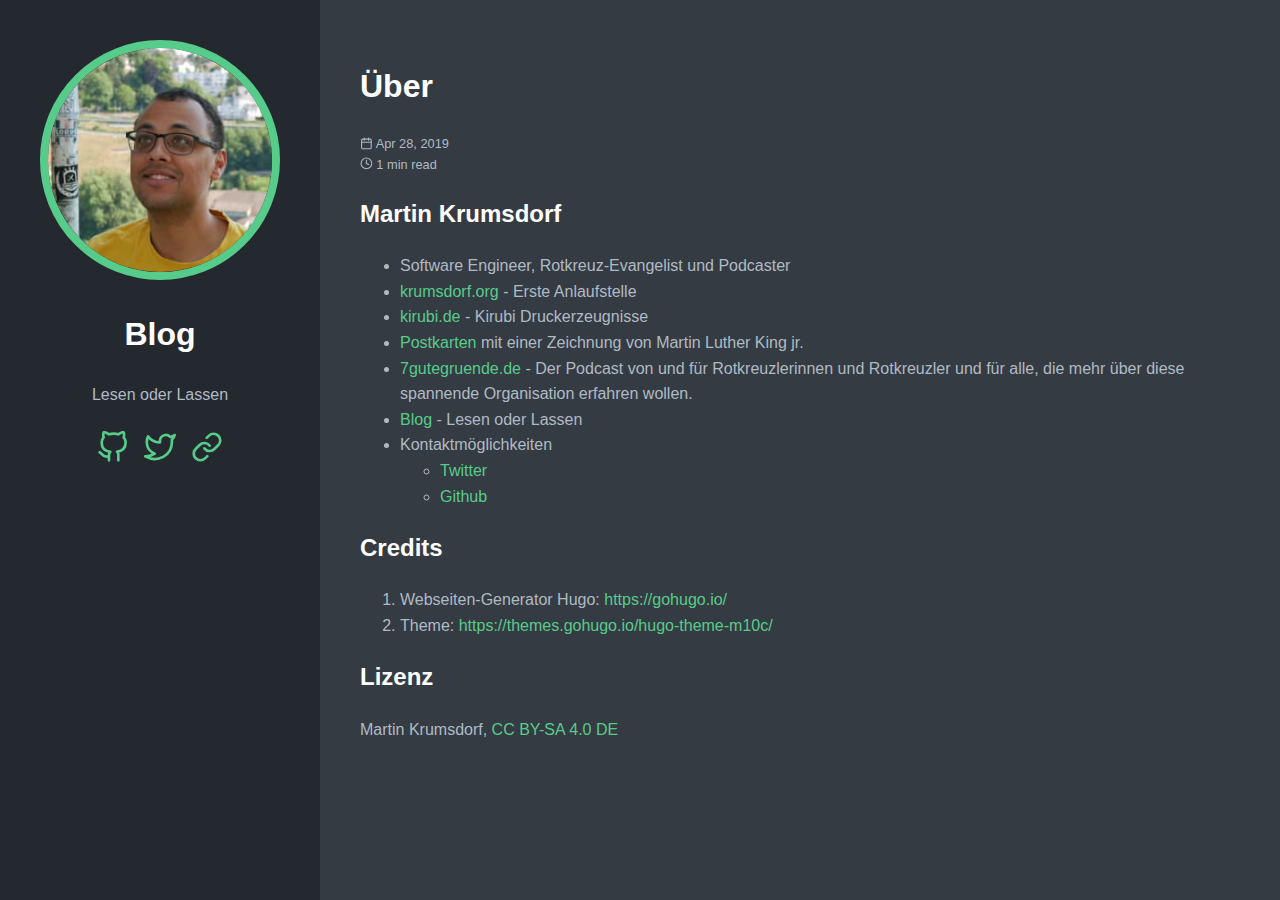
==== about/index.html @ 0003e75d "rebuilding site So 12. Mai 20:44:55 CEST 2019" ====
<!doctype html>
<html lang="de-de">
  <head>
    <title>Über // Blog</title>
    <meta charset="utf-8" />
    <meta name="generator" content="Hugo 0.55.5" />
    <meta name="viewport" content="width=device-width, initial-scale=1" />
    <meta name="author" content="Martin Krumsdorf" />
    <meta name="description" content="" />
    <link rel="stylesheet" href="/css/main.min.f90f5edd436ec7b74ad05479a05705770306911f721193e7845948fb07fe1335.css" />

    
    <meta name="twitter:card" content="summary"/>
<meta name="twitter:title" content="Über"/>
<meta name="twitter:description" content="Martin Krumsdorf  Software Engineer, Rotkreuz-Evangelist und Podcaster krumsdorf.org - Erste Anlaufstelle kirubi.de - Kirubi Druckerzeugnisse Postkarten mit einer Zeichnung von Martin Luther King jr. 7gutegruende.de - Der Podcast von und für Rotkreuzlerinnen und Rotkreuzler und für alle, die mehr über diese spannende Organisation erfahren wollen. Blog - Lesen oder Lassen Kontaktmöglichkeiten  Twitter Github    Credits  Webseiten-Generator Hugo: https://gohugo.io/ Theme: https://themes.gohugo.io/hugo-theme-m10c/  Lizenz Martin Krumsdorf, CC BY-SA 4."/>

    <meta property="og:title" content="Über" />
<meta property="og:description" content="Martin Krumsdorf  Software Engineer, Rotkreuz-Evangelist und Podcaster krumsdorf.org - Erste Anlaufstelle kirubi.de - Kirubi Druckerzeugnisse Postkarten mit einer Zeichnung von Martin Luther King jr. 7gutegruende.de - Der Podcast von und für Rotkreuzlerinnen und Rotkreuzler und für alle, die mehr über diese spannende Organisation erfahren wollen. Blog - Lesen oder Lassen Kontaktmöglichkeiten  Twitter Github    Credits  Webseiten-Generator Hugo: https://gohugo.io/ Theme: https://themes.gohugo.io/hugo-theme-m10c/  Lizenz Martin Krumsdorf, CC BY-SA 4." />
<meta property="og:type" content="article" />
<meta property="og:url" content="/about/" />
<meta property="article:published_time" content="2019-04-28T15:08:13&#43;02:00"/>
<meta property="article:modified_time" content="2019-04-28T15:08:13&#43;02:00"/><meta property="og:site_name" content="Blog" />


  </head>
  <body>
    <header class="app-header">
      <a href="/"><img class="app-header-avatar" src="/avatar.jpg" alt="Martin Krumsdorf" /></a>
      <h1>Blog</h1>
      <p>Lesen oder Lassen</p>
      <div class="app-header-social">
        
          <a target="_blank" href="https://github.com/089"><svg xmlns="http://www.w3.org/2000/svg" width="24" height="24" viewBox="0 0 24 24" fill="none" stroke="currentColor" stroke-width="2" stroke-linecap="round" stroke-linejoin="round" class="icon icon-github">
  <title>github</title>
  <path d="M9 19c-5 1.5-5-2.5-7-3m14 6v-3.87a3.37 3.37 0 0 0-.94-2.61c3.14-.35 6.44-1.54 6.44-7A5.44 5.44 0 0 0 20 4.77 5.07 5.07 0 0 0 19.91 1S18.73.65 16 2.48a13.38 13.38 0 0 0-7 0C6.27.65 5.09 1 5.09 1A5.07 5.07 0 0 0 5 4.77a5.44 5.44 0 0 0-1.5 3.78c0 5.42 3.3 6.61 6.44 7A3.37 3.37 0 0 0 9 18.13V22"></path>
</svg></a>
        
          <a target="_blank" href="https://twitter.com/martinobly"><svg xmlns="http://www.w3.org/2000/svg" width="24" height="24" viewBox="0 0 24 24" fill="none" stroke="currentColor" stroke-width="2" stroke-linecap="round" stroke-linejoin="round" class="icon icon-twitter">
  <title>twitter</title>
  <path d="M23 3a10.9 10.9 0 0 1-3.14 1.53 4.48 4.48 0 0 0-7.86 3v1A10.66 10.66 0 0 1 3 4s-4 9 5 13a11.64 11.64 0 0 1-7 2c9 5 20 0 20-11.5a4.5 4.5 0 0 0-.08-.83A7.72 7.72 0 0 0 23 3z"></path>
</svg></a>
        
          <a target="_blank" href="/about"><svg xmlns="http://www.w3.org/2000/svg" width="24" height="24" viewBox="0 0 24 24" fill="none" stroke="currentColor" stroke-width="2" stroke-linecap="round" stroke-linejoin="round" class="icon icon-link">
  <path d="M10 13a5 5 0 0 0 7.54.54l3-3a5 5 0 0 0-7.07-7.07l-1.72 1.71"></path>
  <path d="M14 11a5 5 0 0 0-7.54-.54l-3 3a5 5 0 0 0 7.07 7.07l1.71-1.71"></path>
</svg></a>
        
      </div>
    </header>
    <main class="app-container">
      
  <article class="post">
    <header class="post-header">
      <h1 class ="post-title">Über</h1>
      <div class="post-meta">
        <div>
          <svg xmlns="http://www.w3.org/2000/svg" width="24" height="24" viewBox="0 0 24 24" fill="none" stroke="currentColor" stroke-width="2" stroke-linecap="round" stroke-linejoin="round" class="icon icon-calendar">
  <title>calendar</title>
  <rect x="3" y="4" width="18" height="18" rx="2" ry="2"></rect><line x1="16" y1="2" x2="16" y2="6"></line><line x1="8" y1="2" x2="8" y2="6"></line><line x1="3" y1="10" x2="21" y2="10"></line>
</svg>
          Apr 28, 2019
        </div>
        <div>
          <svg xmlns="http://www.w3.org/2000/svg" width="24" height="24" viewBox="0 0 24 24" fill="none" stroke="currentColor" stroke-width="2" stroke-linecap="round" stroke-linejoin="round" class="icon icon-clock">
  <title>clock</title>
  <circle cx="12" cy="12" r="10"></circle><polyline points="12 6 12 12 16 14"></polyline>
</svg>
          1 min read
        </div></div>
    </header>
    <div class="post-content">
      

<h2 id="martin-krumsdorf">Martin Krumsdorf</h2>

<ul>
<li>Software Engineer, Rotkreuz-Evangelist und Podcaster</li>
<li><a href="https://krumsdorf.org/" target="_blank">krumsdorf.org</a> - Erste Anlaufstelle</li>
<li><a href="https://kirubi.de/" target="_blank">kirubi.de</a> - Kirubi Druckerzeugnisse</li>
<li><a href="https://kirubi.de/shop/martin-luther-king/" target="_blank">Postkarten</a> mit einer Zeichnung von Martin Luther King jr.</li>
<li><a href="https://7gutegruende.de/" target="_blank">7gutegruende.de</a> - Der Podcast von und für Rotkreuzlerinnen und Rotkreuzler und für alle, die mehr über diese spannende Organisation erfahren wollen.</li>
<li><a href="https://089.github.io/" target="_blank">Blog</a> - Lesen oder Lassen</li>
<li>Kontaktmöglichkeiten

<ul>
<li><a href="https://twitter.com/Martinobly" target="_blank">Twitter</a></li>
<li><a href="https://github.com/089" target="_blank">Github</a>
<br /></li>
</ul></li>
</ul>

<h2 id="credits">Credits</h2>

<ol>
<li>Webseiten-Generator Hugo: <a href="https://gohugo.io/" target="_blank">https://gohugo.io/</a></li>
<li>Theme: <a href="https://themes.gohugo.io/hugo-theme-m10c/" target="_blank">https://themes.gohugo.io/hugo-theme-m10c/</a></li>
</ol>

<h2 id="lizenz">Lizenz</h2>

<p>Martin Krumsdorf, <a href="https://creativecommons.org/licenses/by-sa/4.0/deed.de" target="_blank">CC BY-SA 4.0 DE</a></p>

    </div>
    <div class="post-footer">
      
    </div>
  </article>

    </main>
  </body>
</html>
---- css/main.min.f90f5edd436ec7b74ad05479a05705770306911f721193e7845948fb07fe1335.css ----
*{box-sizing:border-box}html{line-height:1.6}body{margin:0;font-family:sans-serif;background:#353b43;color:#afbac4}h1,h2,h3,h4,h5,h6{color:#fff}a{color:#57cc8a;text-decoration:none}a:hover{color:#fff;transition:color .8s}pre{overflow:auto}.app-header{padding:2.5em;background:#242930;text-align:center}.app-header-avatar{max-width:15rem;max-height:15rem;border-radius:100%;border:.5rem solid #57cc8a}.app-container{padding:2.5rem}.app-header-social{font-size:2em;color:#fff}.app-header-social a{margin:0 .1em}@media(min-width:940px){.app-header{position:fixed;top:0;left:0;width:20rem;min-height:100vh}.app-container{max-width:65rem;margin-left:20rem}}.error-404{text-align:center}.error-404-title{text-transform:uppercase}.icon{display:block-inline;width:1em;height:1em;vertical-align:-.125em}.pagination{display:block;list-style:none;padding:0;font-size:.8em;text-align:center;margin:3em 0}.page-item{display:inline-block}.page-item .page-link{display:block;padding:.285em .8em}.page-item.active .page-link{color:#fff;border-radius:2em;background:#57cc8a}.post-title{color:#fff}.post-content pre{border-left:.4em solid rgba(87,204,138,.8);padding-left:1em}.post-meta{font-size:.8em}.posts-list{padding:0}.posts-list-item{list-style:none;border-bottom:1px dashed rgba(255,255,255,.3);padding:.4em 0}.posts-list-item-description{display:block;font-size:.8em}.tag{display:inline-block;margin-right:.2em;padding:0 .6em;font-size:.9em;border-radius:.2em;white-space:nowrap;background:rgba(255,255,255,.1);transition:background .8s}.tag:hover{background:rgba(255,255,255,.3)}
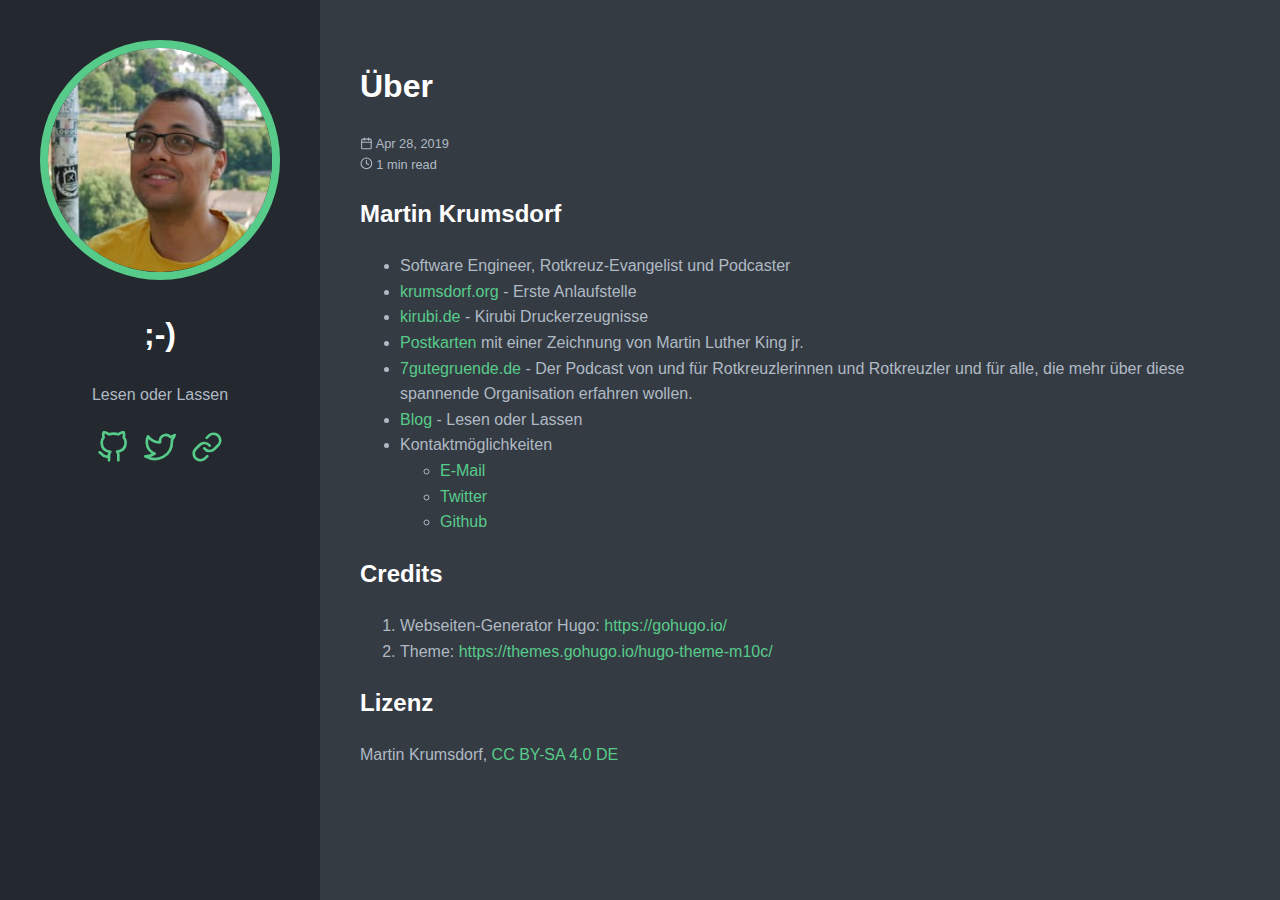
==== commit 7c164665: "rebuilding site Sa 27. Jul 18:15:04 CEST 2019" ====
--- a/about/index.html
+++ b/about/index.html
@@ -1,7 +1,7 @@
 <!doctype html>
 <html lang="de-de">
   <head>
-    <title>Über // Blog</title>
+    <title>Über // ;-)</title>
     <meta charset="utf-8" />
     <meta name="generator" content="Hugo 0.55.5" />
     <meta name="viewport" content="width=device-width, initial-scale=1" />
@@ -12,21 +12,21 @@
     
     <meta name="twitter:card" content="summary"/>
 <meta name="twitter:title" content="Über"/>
-<meta name="twitter:description" content="Martin Krumsdorf  Software Engineer, Rotkreuz-Evangelist und Podcaster krumsdorf.org - Erste Anlaufstelle kirubi.de - Kirubi Druckerzeugnisse Postkarten mit einer Zeichnung von Martin Luther King jr. 7gutegruende.de - Der Podcast von und für Rotkreuzlerinnen und Rotkreuzler und für alle, die mehr über diese spannende Organisation erfahren wollen. Blog - Lesen oder Lassen Kontaktmöglichkeiten  Twitter Github    Credits  Webseiten-Generator Hugo: https://gohugo.io/ Theme: https://themes.gohugo.io/hugo-theme-m10c/  Lizenz Martin Krumsdorf, CC BY-SA 4."/>
+<meta name="twitter:description" content="Martin Krumsdorf  Software Engineer, Rotkreuz-Evangelist und Podcaster krumsdorf.org - Erste Anlaufstelle kirubi.de - Kirubi Druckerzeugnisse Postkarten mit einer Zeichnung von Martin Luther King jr. 7gutegruende.de - Der Podcast von und für Rotkreuzlerinnen und Rotkreuzler und für alle, die mehr über diese spannende Organisation erfahren wollen. Blog - Lesen oder Lassen Kontaktmöglichkeiten  hidden with JavaScript Twitter Github   Credits  Webseiten-Generator Hugo: https://gohugo.io/ Theme: https://themes.gohugo.io/hugo-theme-m10c/  Lizenz Martin Krumsdorf, CC BY-SA 4."/>
 
     <meta property="og:title" content="Über" />
-<meta property="og:description" content="Martin Krumsdorf  Software Engineer, Rotkreuz-Evangelist und Podcaster krumsdorf.org - Erste Anlaufstelle kirubi.de - Kirubi Druckerzeugnisse Postkarten mit einer Zeichnung von Martin Luther King jr. 7gutegruende.de - Der Podcast von und für Rotkreuzlerinnen und Rotkreuzler und für alle, die mehr über diese spannende Organisation erfahren wollen. Blog - Lesen oder Lassen Kontaktmöglichkeiten  Twitter Github    Credits  Webseiten-Generator Hugo: https://gohugo.io/ Theme: https://themes.gohugo.io/hugo-theme-m10c/  Lizenz Martin Krumsdorf, CC BY-SA 4." />
+<meta property="og:description" content="Martin Krumsdorf  Software Engineer, Rotkreuz-Evangelist und Podcaster krumsdorf.org - Erste Anlaufstelle kirubi.de - Kirubi Druckerzeugnisse Postkarten mit einer Zeichnung von Martin Luther King jr. 7gutegruende.de - Der Podcast von und für Rotkreuzlerinnen und Rotkreuzler und für alle, die mehr über diese spannende Organisation erfahren wollen. Blog - Lesen oder Lassen Kontaktmöglichkeiten  hidden with JavaScript Twitter Github   Credits  Webseiten-Generator Hugo: https://gohugo.io/ Theme: https://themes.gohugo.io/hugo-theme-m10c/  Lizenz Martin Krumsdorf, CC BY-SA 4." />
 <meta property="og:type" content="article" />
 <meta property="og:url" content="/about/" />
 <meta property="article:published_time" content="2019-04-28T15:08:13&#43;02:00"/>
-<meta property="article:modified_time" content="2019-04-28T15:08:13&#43;02:00"/><meta property="og:site_name" content="Blog" />
+<meta property="article:modified_time" content="2019-04-28T15:08:13&#43;02:00"/><meta property="og:site_name" content=";-)" />
 
 
   </head>
   <body>
     <header class="app-header">
       <a href="/"><img class="app-header-avatar" src="/avatar.jpg" alt="Martin Krumsdorf" /></a>
-      <h1>Blog</h1>
+      <h1>;-)</h1>
       <p>Lesen oder Lassen</p>
       <div class="app-header-social">
         
@@ -83,9 +83,9 @@
 <li>Kontaktmöglichkeiten
 
 <ul>
+<li><a id="mail"><span id="print"><em>hidden with JavaScript</em></span></a></li>
 <li><a href="https://twitter.com/Martinobly" target="_blank">Twitter</a></li>
-<li><a href="https://github.com/089" target="_blank">Github</a>
-<br /></li>
+<li><a href="https://github.com/089" target="_blank">Github</a></li>
 </ul></li>
 </ul>
 
@@ -100,6 +100,20 @@
 
 <p>Martin Krumsdorf, <a href="https://creativecommons.org/licenses/by-sa/4.0/deed.de" target="_blank">CC BY-SA 4.0 DE</a></p>
 
+<script type="text/javascript">
+function insertContact() {
+  var c = ['o', 'a', 'k', '@', 'f', 'n', 't', 'u', 'd', 'r', 'm', 's', '.', 'g']
+  var t = c[2] + c[0] + c[5] + c[6] + c[1] + c[2] + c[6] + c[3] + c[2] + c[9] + c[7] + c[10] + c[11] + c[8] + c[0] + c[9] + c[4] + c[12] + c[0] + c[9] + c[13];
+  if(document.getElementById("print")) {
+    document.getElementById("print").innerHTML = 'E-Mail';
+  }
+  if(document.getElementById("mail")) {
+    document.getElementById("mail").href = "mailto:"+t;
+  }
+}
+window.onload = insertContact;
+</script>
+
     </div>
     <div class="post-footer">
       
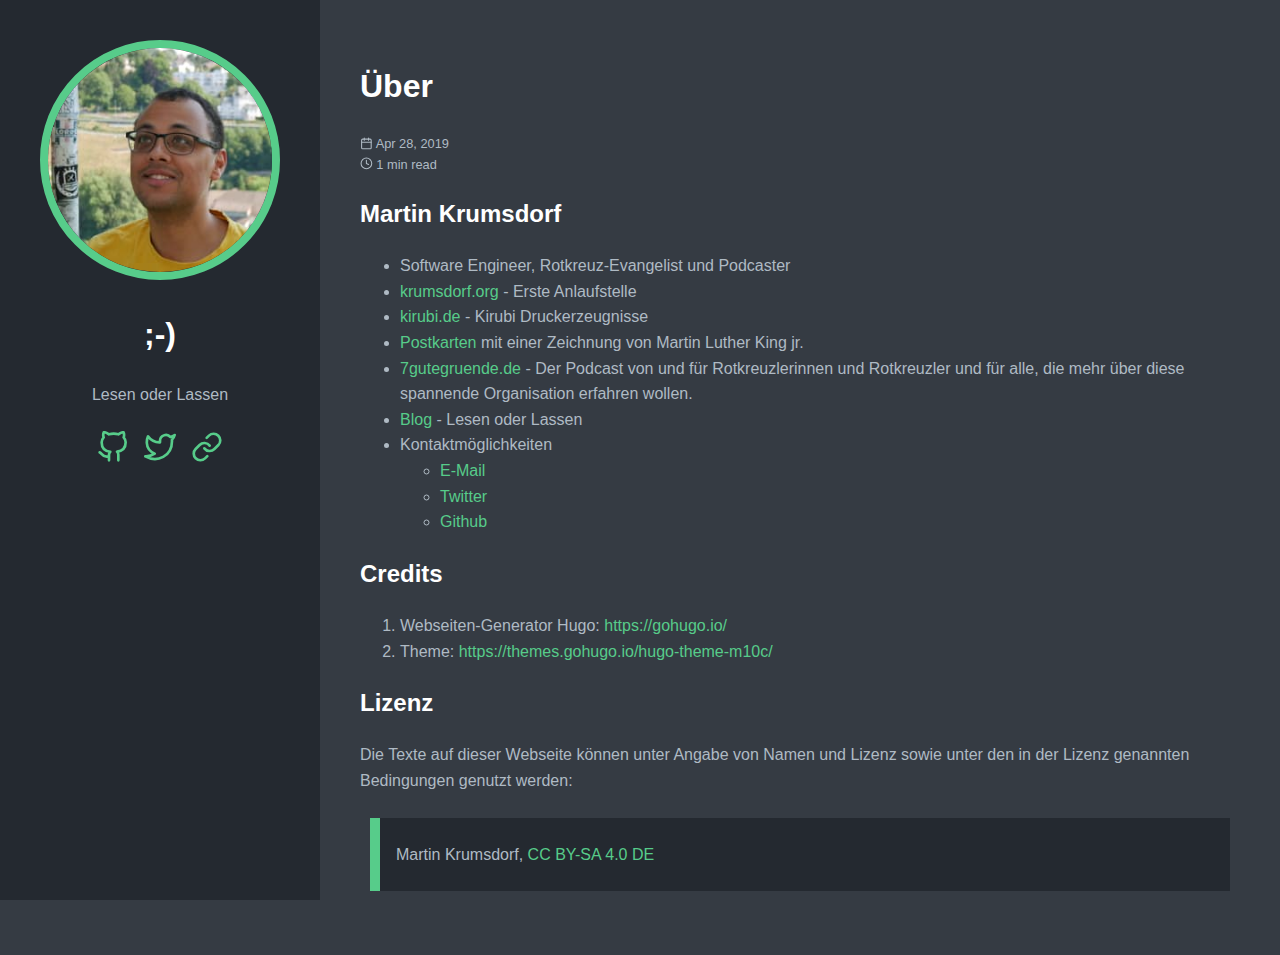
==== commit 74359b61: "rebuilding site Sa 27. Jul 20:20:47 CEST 2019" ====
--- a/about/index.html
+++ b/about/index.html
@@ -3,23 +3,23 @@
   <head>
     <title>Über // ;-)</title>
     <meta charset="utf-8" />
-    <meta name="generator" content="Hugo 0.55.5" />
+    <meta name="generator" content="Hugo 0.56.0" />
     <meta name="viewport" content="width=device-width, initial-scale=1" />
     <meta name="author" content="Martin Krumsdorf" />
     <meta name="description" content="" />
-    <link rel="stylesheet" href="/css/main.min.f90f5edd436ec7b74ad05479a05705770306911f721193e7845948fb07fe1335.css" />
+    <link rel="stylesheet" href="/css/main.min.7776be366ff7ebd48aff02d1ef45fa2ff8086310026109d21256c06fb1980b0e.css" />
 
     
     <meta name="twitter:card" content="summary"/>
 <meta name="twitter:title" content="Über"/>
-<meta name="twitter:description" content="Martin Krumsdorf  Software Engineer, Rotkreuz-Evangelist und Podcaster krumsdorf.org - Erste Anlaufstelle kirubi.de - Kirubi Druckerzeugnisse Postkarten mit einer Zeichnung von Martin Luther King jr. 7gutegruende.de - Der Podcast von und für Rotkreuzlerinnen und Rotkreuzler und für alle, die mehr über diese spannende Organisation erfahren wollen. Blog - Lesen oder Lassen Kontaktmöglichkeiten  hidden with JavaScript Twitter Github   Credits  Webseiten-Generator Hugo: https://gohugo.io/ Theme: https://themes.gohugo.io/hugo-theme-m10c/  Lizenz Martin Krumsdorf, CC BY-SA 4."/>
+<meta name="twitter:description" content="Martin Krumsdorf  Software Engineer, Rotkreuz-Evangelist und Podcaster krumsdorf.org - Erste Anlaufstelle kirubi.de - Kirubi Druckerzeugnisse Postkarten mit einer Zeichnung von Martin Luther King jr. 7gutegruende.de - Der Podcast von und für Rotkreuzlerinnen und Rotkreuzler und für alle, die mehr über diese spannende Organisation erfahren wollen. Blog - Lesen oder Lassen Kontaktmöglichkeiten  hidden with JavaScript Twitter Github   Credits  Webseiten-Generator Hugo: https://gohugo.io/ Theme: https://themes.gohugo.io/hugo-theme-m10c/  Lizenz Die Texte auf dieser Webseite können unter Angabe von Namen und Lizenz sowie unter den in der Lizenz genannten Bedingungen genutzt werden:"/>
 
     <meta property="og:title" content="Über" />
-<meta property="og:description" content="Martin Krumsdorf  Software Engineer, Rotkreuz-Evangelist und Podcaster krumsdorf.org - Erste Anlaufstelle kirubi.de - Kirubi Druckerzeugnisse Postkarten mit einer Zeichnung von Martin Luther King jr. 7gutegruende.de - Der Podcast von und für Rotkreuzlerinnen und Rotkreuzler und für alle, die mehr über diese spannende Organisation erfahren wollen. Blog - Lesen oder Lassen Kontaktmöglichkeiten  hidden with JavaScript Twitter Github   Credits  Webseiten-Generator Hugo: https://gohugo.io/ Theme: https://themes.gohugo.io/hugo-theme-m10c/  Lizenz Martin Krumsdorf, CC BY-SA 4." />
+<meta property="og:description" content="Martin Krumsdorf  Software Engineer, Rotkreuz-Evangelist und Podcaster krumsdorf.org - Erste Anlaufstelle kirubi.de - Kirubi Druckerzeugnisse Postkarten mit einer Zeichnung von Martin Luther King jr. 7gutegruende.de - Der Podcast von und für Rotkreuzlerinnen und Rotkreuzler und für alle, die mehr über diese spannende Organisation erfahren wollen. Blog - Lesen oder Lassen Kontaktmöglichkeiten  hidden with JavaScript Twitter Github   Credits  Webseiten-Generator Hugo: https://gohugo.io/ Theme: https://themes.gohugo.io/hugo-theme-m10c/  Lizenz Die Texte auf dieser Webseite können unter Angabe von Namen und Lizenz sowie unter den in der Lizenz genannten Bedingungen genutzt werden:" />
 <meta property="og:type" content="article" />
 <meta property="og:url" content="/about/" />
-<meta property="article:published_time" content="2019-04-28T15:08:13&#43;02:00"/>
-<meta property="article:modified_time" content="2019-04-28T15:08:13&#43;02:00"/><meta property="og:site_name" content=";-)" />
+<meta property="article:published_time" content="2019-04-28T15:08:13+02:00" />
+<meta property="article:modified_time" content="2019-04-28T15:08:13+02:00" /><meta property="og:site_name" content=";-)" />
 
 
   </head>
@@ -98,7 +98,11 @@
 
 <h2 id="lizenz">Lizenz</h2>
 
+<p>Die Texte auf dieser Webseite können unter Angabe von Namen und Lizenz sowie unter den in der Lizenz genannten Bedingungen genutzt werden:</p>
+
+<blockquote>
 <p>Martin Krumsdorf, <a href="https://creativecommons.org/licenses/by-sa/4.0/deed.de" target="_blank">CC BY-SA 4.0 DE</a></p>
+</blockquote>
 
 <script type="text/javascript">
 function insertContact() {
--- a/css/main.min.7776be366ff7ebd48aff02d1ef45fa2ff8086310026109d21256c06fb1980b0e.css
+++ b/css/main.min.7776be366ff7ebd48aff02d1ef45fa2ff8086310026109d21256c06fb1980b0e.css
@@ -0,0 +1 @@
+@charset "UTF-8";*{box-sizing:border-box}html{line-height:1.6}body{margin:0;font-family:sans-serif;background:#353b43;color:#afbac4}h1,h2,h3,h4,h5,h6{color:#fff}a{color:#57cc8a;text-decoration:none}a:hover{color:#fff;transition:color .8s}pre{overflow:auto}.app-header{padding:2.5em;background:#242930;text-align:center}.app-header-avatar{max-width:15rem;max-height:15rem;border-radius:100%;border:.5rem solid #57cc8a}.app-container{padding:2.5rem}.app-header-social{font-size:2em;color:#fff}.app-header-social a{margin:0 .1em}@media(min-width:940px){.app-header{position:fixed;top:0;left:0;width:20rem;min-height:100vh}.app-container{max-width:65rem;margin-left:20rem}}.error-404{text-align:center}.error-404-title{text-transform:uppercase}.icon{display:block-inline;width:1em;height:1em;vertical-align:-.125em}.pagination{display:block;list-style:none;padding:0;font-size:.8em;text-align:center;margin:3em 0}.page-item{display:inline-block}.page-item .page-link{display:block;padding:.285em .8em}.page-item.active .page-link{color:#fff;border-radius:2em;background:#57cc8a}.post-title{color:#fff}.post-content pre{border-left:.4em solid rgba(87,204,138,.8);padding-left:1em}.post-meta{font-size:.8em}.posts-list{padding:0}.posts-list-item{list-style:none;border-bottom:1px dashed rgba(255,255,255,.3);padding:.4em 0}.posts-list-item-description{display:block;font-size:.8em}.tag{display:inline-block;margin-right:.2em;padding:0 .6em;font-size:.9em;border-radius:.2em;white-space:nowrap;background:rgba(255,255,255,.1);transition:background .8s}.tag:hover{background:rgba(255,255,255,.3)}blockquote{background:#242930;border-left:10px solid #57cc8a;margin:1.5rem .625rem;padding:.5rem 1rem;quotes:"“" "”" "‘" "’"}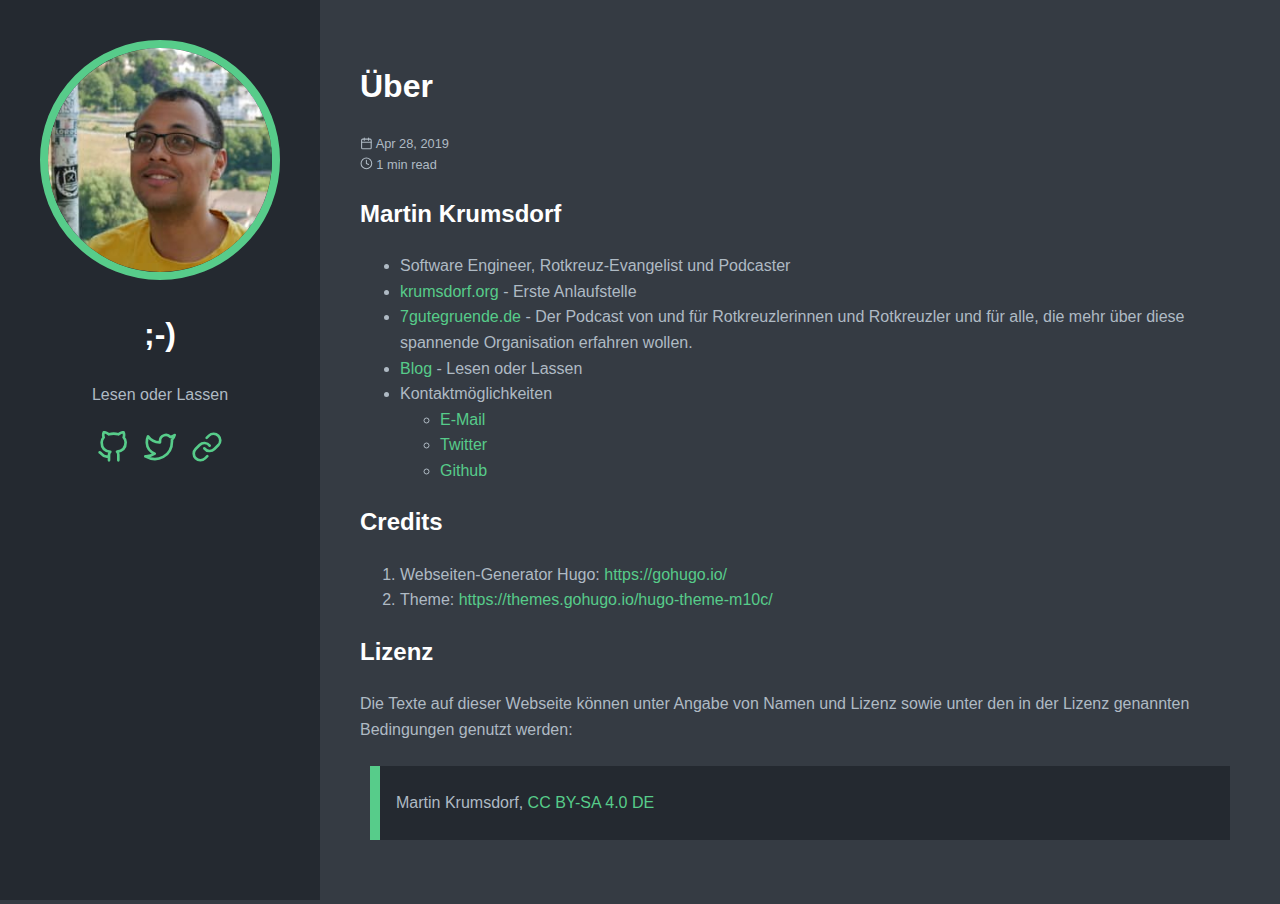
==== commit 54b3c81f: "rebuilding site Mo 25. Nov 16:42:00 CET 2019" ====
--- a/about/index.html
+++ b/about/index.html
@@ -3,19 +3,19 @@
   <head>
     <title>Über // ;-)</title>
     <meta charset="utf-8" />
-    <meta name="generator" content="Hugo 0.56.0" />
+    <meta name="generator" content="Hugo 0.59.1" />
     <meta name="viewport" content="width=device-width, initial-scale=1" />
     <meta name="author" content="Martin Krumsdorf" />
     <meta name="description" content="" />
-    <link rel="stylesheet" href="/css/main.min.7776be366ff7ebd48aff02d1ef45fa2ff8086310026109d21256c06fb1980b0e.css" />
+    <link rel="stylesheet" href="/css/main.min.97a216a90fd464eb8a9f46978488bdd1a1e18c39da787b4edc53a4e08d4c148c.css" />
 
     
     <meta name="twitter:card" content="summary"/>
 <meta name="twitter:title" content="Über"/>
-<meta name="twitter:description" content="Martin Krumsdorf  Software Engineer, Rotkreuz-Evangelist und Podcaster krumsdorf.org - Erste Anlaufstelle kirubi.de - Kirubi Druckerzeugnisse Postkarten mit einer Zeichnung von Martin Luther King jr. 7gutegruende.de - Der Podcast von und für Rotkreuzlerinnen und Rotkreuzler und für alle, die mehr über diese spannende Organisation erfahren wollen. Blog - Lesen oder Lassen Kontaktmöglichkeiten  hidden with JavaScript Twitter Github   Credits  Webseiten-Generator Hugo: https://gohugo.io/ Theme: https://themes.gohugo.io/hugo-theme-m10c/  Lizenz Die Texte auf dieser Webseite können unter Angabe von Namen und Lizenz sowie unter den in der Lizenz genannten Bedingungen genutzt werden:"/>
+<meta name="twitter:description" content="Martin Krumsdorf  Software Engineer, Rotkreuz-Evangelist und Podcaster krumsdorf.org - Erste Anlaufstelle 7gutegruende.de - Der Podcast von und für Rotkreuzlerinnen und Rotkreuzler und für alle, die mehr über diese spannende Organisation erfahren wollen. Blog - Lesen oder Lassen Kontaktmöglichkeiten  hidden with JavaScript Twitter Github   Credits  Webseiten-Generator Hugo: https://gohugo.io/ Theme: https://themes.gohugo.io/hugo-theme-m10c/  Lizenz Die Texte auf dieser Webseite können unter Angabe von Namen und Lizenz sowie unter den in der Lizenz genannten Bedingungen genutzt werden:"/>
 
     <meta property="og:title" content="Über" />
-<meta property="og:description" content="Martin Krumsdorf  Software Engineer, Rotkreuz-Evangelist und Podcaster krumsdorf.org - Erste Anlaufstelle kirubi.de - Kirubi Druckerzeugnisse Postkarten mit einer Zeichnung von Martin Luther King jr. 7gutegruende.de - Der Podcast von und für Rotkreuzlerinnen und Rotkreuzler und für alle, die mehr über diese spannende Organisation erfahren wollen. Blog - Lesen oder Lassen Kontaktmöglichkeiten  hidden with JavaScript Twitter Github   Credits  Webseiten-Generator Hugo: https://gohugo.io/ Theme: https://themes.gohugo.io/hugo-theme-m10c/  Lizenz Die Texte auf dieser Webseite können unter Angabe von Namen und Lizenz sowie unter den in der Lizenz genannten Bedingungen genutzt werden:" />
+<meta property="og:description" content="Martin Krumsdorf  Software Engineer, Rotkreuz-Evangelist und Podcaster krumsdorf.org - Erste Anlaufstelle 7gutegruende.de - Der Podcast von und für Rotkreuzlerinnen und Rotkreuzler und für alle, die mehr über diese spannende Organisation erfahren wollen. Blog - Lesen oder Lassen Kontaktmöglichkeiten  hidden with JavaScript Twitter Github   Credits  Webseiten-Generator Hugo: https://gohugo.io/ Theme: https://themes.gohugo.io/hugo-theme-m10c/  Lizenz Die Texte auf dieser Webseite können unter Angabe von Namen und Lizenz sowie unter den in der Lizenz genannten Bedingungen genutzt werden:" />
 <meta property="og:type" content="article" />
 <meta property="og:url" content="/about/" />
 <meta property="article:published_time" content="2019-04-28T15:08:13+02:00" />
@@ -76,8 +76,6 @@
 <ul>
 <li>Software Engineer, Rotkreuz-Evangelist und Podcaster</li>
 <li><a href="https://krumsdorf.org/" target="_blank">krumsdorf.org</a> - Erste Anlaufstelle</li>
-<li><a href="https://kirubi.de/" target="_blank">kirubi.de</a> - Kirubi Druckerzeugnisse</li>
-<li><a href="https://kirubi.de/shop/martin-luther-king/" target="_blank">Postkarten</a> mit einer Zeichnung von Martin Luther King jr.</li>
 <li><a href="https://7gutegruende.de/" target="_blank">7gutegruende.de</a> - Der Podcast von und für Rotkreuzlerinnen und Rotkreuzler und für alle, die mehr über diese spannende Organisation erfahren wollen.</li>
 <li><a href="https://089.github.io/" target="_blank">Blog</a> - Lesen oder Lassen</li>
 <li>Kontaktmöglichkeiten
--- a/css/main.min.97a216a90fd464eb8a9f46978488bdd1a1e18c39da787b4edc53a4e08d4c148c.css
+++ b/css/main.min.97a216a90fd464eb8a9f46978488bdd1a1e18c39da787b4edc53a4e08d4c148c.css
@@ -0,0 +1 @@
+*{box-sizing:border-box}html{line-height:1.6}body{margin:0;font-family:sans-serif;background:#353b43;color:#afbac4}h1,h2,h3,h4,h5,h6{color:#fff}a{color:#57cc8a;text-decoration:none}a:hover{color:#fff;transition:color .8s}pre{overflow:auto}.app-header{padding:2.5em;background:#242930;text-align:center}.app-header-avatar{max-width:15rem;max-height:15rem;border-radius:100%;border:.5rem solid #57cc8a}.app-container{padding:2.5rem}.app-header-social{font-size:2em;color:#fff}.app-header-social a{margin:0 .1em}@media(min-width:940px){.app-header{position:fixed;top:0;left:0;width:20rem;min-height:100vh}.app-container{max-width:65rem;margin-left:20rem}}.error-404{text-align:center}.error-404-title{text-transform:uppercase}.icon{display:block-inline;width:1em;height:1em;vertical-align:-.125em}.pagination{display:block;list-style:none;padding:0;font-size:.8em;text-align:center;margin:3em 0}.page-item{display:inline-block}.page-item .page-link{display:block;padding:.285em .8em}.page-item.active .page-link{color:#fff;border-radius:2em;background:#57cc8a}.post-title{color:#fff}.post-content pre{background:#242930;border-left:.625rem solid #57cc8a;margin:1.5rem .625rem;padding:.5rem 1rem}.post-content blockquote{background:#242930;border-left:.625rem solid #57cc8a;margin:1.5rem .625rem;padding:.5rem 1rem}.post-meta{font-size:.8em}.posts-list{padding:0}.posts-list-item{list-style:none;border-bottom:1px dashed rgba(255,255,255,.3);padding:.4em 0}.posts-list-item-description{display:block;font-size:.8em}.tag{display:inline-block;margin-right:.2em;padding:0 .6em;font-size:.9em;border-radius:.2em;white-space:nowrap;background:rgba(255,255,255,.1);transition:background .8s}.tag:hover{background:rgba(255,255,255,.3)}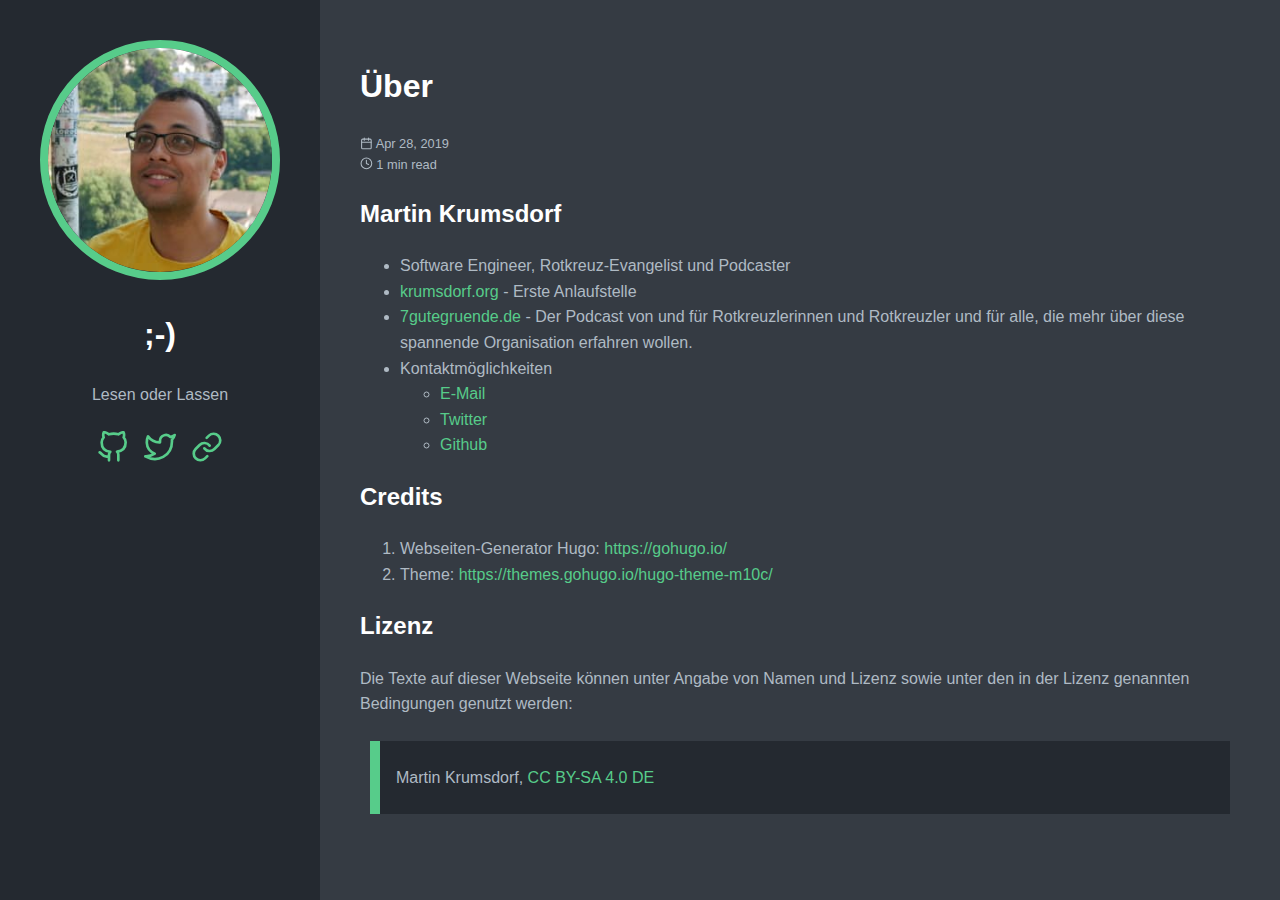
==== commit 4237c5d0: "rebuilding site Mo 25. Nov 16:43:48 CET 2019" ====
--- a/about/index.html
+++ b/about/index.html
@@ -12,10 +12,10 @@
     
     <meta name="twitter:card" content="summary"/>
 <meta name="twitter:title" content="Über"/>
-<meta name="twitter:description" content="Martin Krumsdorf  Software Engineer, Rotkreuz-Evangelist und Podcaster krumsdorf.org - Erste Anlaufstelle 7gutegruende.de - Der Podcast von und für Rotkreuzlerinnen und Rotkreuzler und für alle, die mehr über diese spannende Organisation erfahren wollen. Blog - Lesen oder Lassen Kontaktmöglichkeiten  hidden with JavaScript Twitter Github   Credits  Webseiten-Generator Hugo: https://gohugo.io/ Theme: https://themes.gohugo.io/hugo-theme-m10c/  Lizenz Die Texte auf dieser Webseite können unter Angabe von Namen und Lizenz sowie unter den in der Lizenz genannten Bedingungen genutzt werden:"/>
+<meta name="twitter:description" content="Martin Krumsdorf  Software Engineer, Rotkreuz-Evangelist und Podcaster krumsdorf.org - Erste Anlaufstelle 7gutegruende.de - Der Podcast von und für Rotkreuzlerinnen und Rotkreuzler und für alle, die mehr über diese spannende Organisation erfahren wollen. Kontaktmöglichkeiten  hidden with JavaScript Twitter Github   Credits  Webseiten-Generator Hugo: https://gohugo.io/ Theme: https://themes.gohugo.io/hugo-theme-m10c/  Lizenz Die Texte auf dieser Webseite können unter Angabe von Namen und Lizenz sowie unter den in der Lizenz genannten Bedingungen genutzt werden:"/>
 
     <meta property="og:title" content="Über" />
-<meta property="og:description" content="Martin Krumsdorf  Software Engineer, Rotkreuz-Evangelist und Podcaster krumsdorf.org - Erste Anlaufstelle 7gutegruende.de - Der Podcast von und für Rotkreuzlerinnen und Rotkreuzler und für alle, die mehr über diese spannende Organisation erfahren wollen. Blog - Lesen oder Lassen Kontaktmöglichkeiten  hidden with JavaScript Twitter Github   Credits  Webseiten-Generator Hugo: https://gohugo.io/ Theme: https://themes.gohugo.io/hugo-theme-m10c/  Lizenz Die Texte auf dieser Webseite können unter Angabe von Namen und Lizenz sowie unter den in der Lizenz genannten Bedingungen genutzt werden:" />
+<meta property="og:description" content="Martin Krumsdorf  Software Engineer, Rotkreuz-Evangelist und Podcaster krumsdorf.org - Erste Anlaufstelle 7gutegruende.de - Der Podcast von und für Rotkreuzlerinnen und Rotkreuzler und für alle, die mehr über diese spannende Organisation erfahren wollen. Kontaktmöglichkeiten  hidden with JavaScript Twitter Github   Credits  Webseiten-Generator Hugo: https://gohugo.io/ Theme: https://themes.gohugo.io/hugo-theme-m10c/  Lizenz Die Texte auf dieser Webseite können unter Angabe von Namen und Lizenz sowie unter den in der Lizenz genannten Bedingungen genutzt werden:" />
 <meta property="og:type" content="article" />
 <meta property="og:url" content="/about/" />
 <meta property="article:published_time" content="2019-04-28T15:08:13+02:00" />
@@ -77,7 +77,6 @@
 <li>Software Engineer, Rotkreuz-Evangelist und Podcaster</li>
 <li><a href="https://krumsdorf.org/" target="_blank">krumsdorf.org</a> - Erste Anlaufstelle</li>
 <li><a href="https://7gutegruende.de/" target="_blank">7gutegruende.de</a> - Der Podcast von und für Rotkreuzlerinnen und Rotkreuzler und für alle, die mehr über diese spannende Organisation erfahren wollen.</li>
-<li><a href="https://089.github.io/" target="_blank">Blog</a> - Lesen oder Lassen</li>
 <li>Kontaktmöglichkeiten
 
 <ul>
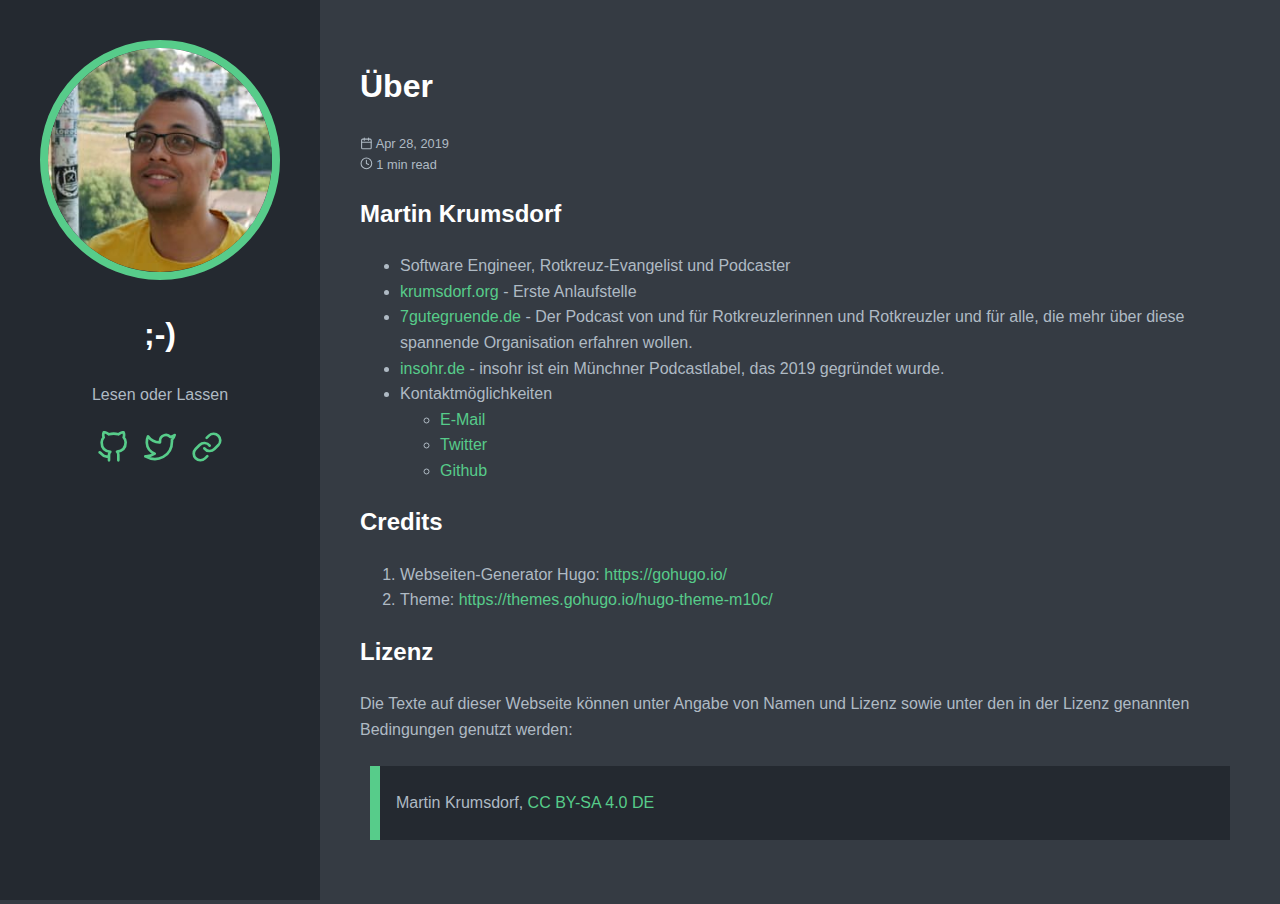
==== commit f07c1bf7: "rebuilding site Di 26. Nov 23:10:00 CET 2019" ====
--- a/about/index.html
+++ b/about/index.html
@@ -12,10 +12,10 @@
     
     <meta name="twitter:card" content="summary"/>
 <meta name="twitter:title" content="Über"/>
-<meta name="twitter:description" content="Martin Krumsdorf  Software Engineer, Rotkreuz-Evangelist und Podcaster krumsdorf.org - Erste Anlaufstelle 7gutegruende.de - Der Podcast von und für Rotkreuzlerinnen und Rotkreuzler und für alle, die mehr über diese spannende Organisation erfahren wollen. Kontaktmöglichkeiten  hidden with JavaScript Twitter Github   Credits  Webseiten-Generator Hugo: https://gohugo.io/ Theme: https://themes.gohugo.io/hugo-theme-m10c/  Lizenz Die Texte auf dieser Webseite können unter Angabe von Namen und Lizenz sowie unter den in der Lizenz genannten Bedingungen genutzt werden:"/>
+<meta name="twitter:description" content="Martin Krumsdorf  Software Engineer, Rotkreuz-Evangelist und Podcaster krumsdorf.org - Erste Anlaufstelle 7gutegruende.de - Der Podcast von und für Rotkreuzlerinnen und Rotkreuzler und für alle, die mehr über diese spannende Organisation erfahren wollen. insohr.de - insohr ist ein Münchner Podcastlabel, das 2019 gegründet wurde. Kontaktmöglichkeiten  hidden with JavaScript Twitter Github   Credits  Webseiten-Generator Hugo: https://gohugo.io/ Theme: https://themes.gohugo.io/hugo-theme-m10c/  Lizenz Die Texte auf dieser Webseite können unter Angabe von Namen und Lizenz sowie unter den in der Lizenz genannten Bedingungen genutzt werden:"/>
 
     <meta property="og:title" content="Über" />
-<meta property="og:description" content="Martin Krumsdorf  Software Engineer, Rotkreuz-Evangelist und Podcaster krumsdorf.org - Erste Anlaufstelle 7gutegruende.de - Der Podcast von und für Rotkreuzlerinnen und Rotkreuzler und für alle, die mehr über diese spannende Organisation erfahren wollen. Kontaktmöglichkeiten  hidden with JavaScript Twitter Github   Credits  Webseiten-Generator Hugo: https://gohugo.io/ Theme: https://themes.gohugo.io/hugo-theme-m10c/  Lizenz Die Texte auf dieser Webseite können unter Angabe von Namen und Lizenz sowie unter den in der Lizenz genannten Bedingungen genutzt werden:" />
+<meta property="og:description" content="Martin Krumsdorf  Software Engineer, Rotkreuz-Evangelist und Podcaster krumsdorf.org - Erste Anlaufstelle 7gutegruende.de - Der Podcast von und für Rotkreuzlerinnen und Rotkreuzler und für alle, die mehr über diese spannende Organisation erfahren wollen. insohr.de - insohr ist ein Münchner Podcastlabel, das 2019 gegründet wurde. Kontaktmöglichkeiten  hidden with JavaScript Twitter Github   Credits  Webseiten-Generator Hugo: https://gohugo.io/ Theme: https://themes.gohugo.io/hugo-theme-m10c/  Lizenz Die Texte auf dieser Webseite können unter Angabe von Namen und Lizenz sowie unter den in der Lizenz genannten Bedingungen genutzt werden:" />
 <meta property="og:type" content="article" />
 <meta property="og:url" content="/about/" />
 <meta property="article:published_time" content="2019-04-28T15:08:13+02:00" />
@@ -77,6 +77,7 @@
 <li>Software Engineer, Rotkreuz-Evangelist und Podcaster</li>
 <li><a href="https://krumsdorf.org/" target="_blank">krumsdorf.org</a> - Erste Anlaufstelle</li>
 <li><a href="https://7gutegruende.de/" target="_blank">7gutegruende.de</a> - Der Podcast von und für Rotkreuzlerinnen und Rotkreuzler und für alle, die mehr über diese spannende Organisation erfahren wollen.</li>
+<li><a href="https://insohr.de/" target="_blank">insohr.de</a> - insohr ist ein Münchner Podcastlabel, das 2019 gegründet wurde.</li>
 <li>Kontaktmöglichkeiten
 
 <ul>
